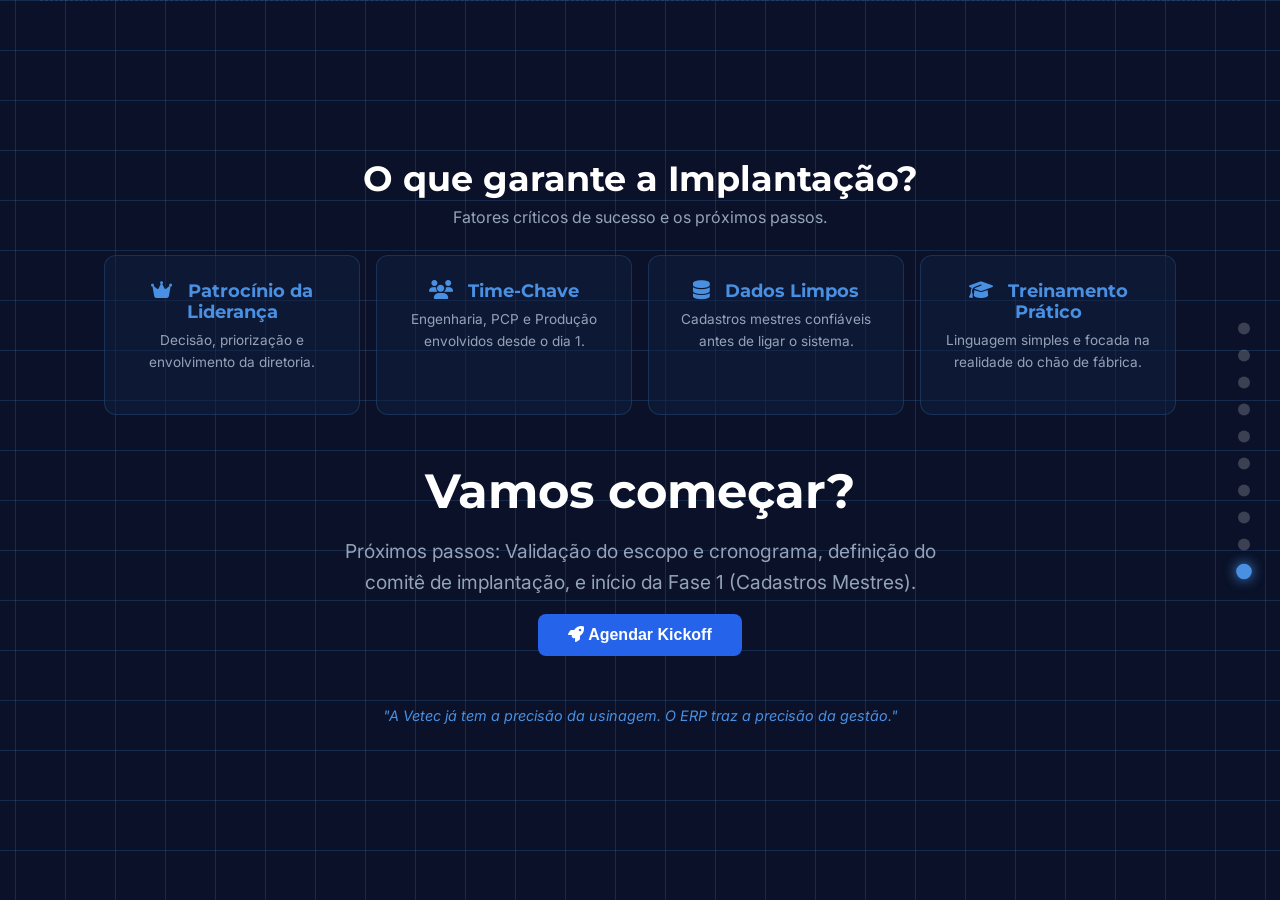
==== slide-10.html @ e50c7567 "Primeira versão da apresentação" ====
<!DOCTYPE html>
<html lang="pt-BR">
<head>
    <meta charset="UTF-8">
    <meta name="viewport" content="width=device-width, initial-scale=1.0">
    <title>Próximos Passos | ERP</title>
    <link rel="stylesheet" href="style.css">
</head>
<body>
    <nav class="side-nav">
        <a href="index.html" class="nav-dot" data-label="Capa"></a>
        <a href="slide-2.html" class="nav-dot" data-label="A Força da Vetec"></a>
        <a href="slide-3.html" class="nav-dot" data-label="Diagnóstico"></a>
        <a href="slide-4.html" class="nav-dot" data-label="Solução"></a>
        <a href="slide-5.html" class="nav-dot" data-label="Caso de Uso"></a>
        <a href="slide-6.html" class="nav-dot" data-label="Roadmap"></a>
        <a href="slide-7.html" class="nav-dot" data-label="ROI"></a>
        <a href="slide-8.html" class="nav-dot" data-label="Investimento"></a>
        <a href="slide-9.html" class="nav-dot" data-label="Simulador"></a>
        <a href="slide-10.html" class="nav-dot active" data-label="Próximos Passos"></a>
    </nav>

    <section class="container final-slide">
        <div class="hidden">
            <h2 class="title-section" style="border-left: none; padding-left: 0; text-align: center;">O que garante a Implantação?</h2>
            <p class="subtitle" style="padding-left: 0; text-align: center;">Fatores críticos de sucesso e os próximos passos.</p>
            
            <div class="grid-cards" style="margin-bottom: 3rem;">
                <div class="card" style="text-align: center; padding: 1.5rem;">
                    <h3><i class="fa-solid fa-crown"></i> Patrocínio da Liderança</h3>
                    <p>Decisão, priorização e envolvimento da diretoria.</p>
                </div>
                <div class="card" style="text-align: center; padding: 1.5rem;">
                    <h3><i class="fa-solid fa-users"></i> Time-Chave</h3>
                    <p>Engenharia, PCP e Produção envolvidos desde o dia 1.</p>
                </div>
                <div class="card" style="text-align: center; padding: 1.5rem;">
                    <h3><i class="fa-solid fa-database"></i> Dados Limpos</h3>
                    <p>Cadastros mestres confiáveis antes de ligar o sistema.</p>
                </div>
                <div class="card" style="text-align: center; padding: 1.5rem;">
                    <h3><i class="fa-solid fa-graduation-cap"></i> Treinamento Prático</h3>
                    <p>Linguagem simples e focada na realidade do chão de fábrica.</p>
                </div>
            </div>

            <h2 style="font-size: clamp(2rem, 4vw, 3rem); color: #fff; margin-bottom: 1rem;">Vamos começar?</h2>
            <p style="color: var(--text-muted); font-size: 1.2rem; max-width: 600px; margin: 0 auto;">
                Próximos passos: Validação do escopo e cronograma, definição do comitê de implantação, e início da Fase 1 (Cadastros Mestres).
            </p>
            <button class="btn-primary" onclick="alert('Entre em contato para agendar o Kickoff do projeto!')"><i class="fa-solid fa-rocket"></i> Agendar Kickoff</button>
            <p style="margin-top: 3rem; font-size: 0.9rem; color: var(--accent-blue); font-style: italic;">
                "A Vetec já tem a precisão da usinagem. O ERP traz a precisão da gestão."
            </p>
        </div>
    </section>
    <script src="script.js"></script>
</body>
</html>
---- style.css ----
@import url('https://fonts.googleapis.com/css2?family=Inter:wght@300;400;600&family=Montserrat:wght@600;700;800&family=JetBrains+Mono:wght@400;500&display=swap');
@import url('https://cdnjs.cloudflare.com/ajax/libs/font-awesome/6.5.1/css/all.min.css');

:root {
    --bg-dark: #0A1128;         
    --bg-card: #112240;         
    --primary-blue: #2563EB;    
    --accent-blue: #4A90E2;     
    --text-light: #E2E8F0;      
    --text-muted: #94A3B8;      
    --border-color: rgba(74, 144, 226, 0.2);
    --success-green: #10B981;   
    --danger-red: #EF4444;
}

* { margin: 0; padding: 0; box-sizing: border-box; }

body {
    font-family: 'Inter', sans-serif;
    background-color: var(--bg-dark);
    color: var(--text-light);
    overflow-x: hidden;
    line-height: 1.6;
    background-image: 
        linear-gradient(var(--border-color) 1px, transparent 1px),
        linear-gradient(90deg, var(--border-color) 1px, transparent 1px);
    background-size: 50px 50px;
    background-position: center top;
}

h1, h2, h3, h4 { font-family: 'Montserrat', sans-serif; line-height: 1.2; }
.container { max-width: 1200px; margin: 0 auto; padding: 0 5%; }

/* Layout de Seção Padrão */
section {
    min-height: 100vh; 
    display: flex; 
    flex-direction: column;
    justify-content: center; 
    padding: 40px 0; 
    position: relative;
}

/* Ícones nos Títulos */
.title-section i, .card h3 i, .pricing-card h4 i {
    color: var(--accent-blue);
    margin-right: 10px;
}
.card h3 i { font-size: 1.2rem; }

/* NAVEGAÇÃO LATERAL */
.side-nav {
    position: fixed; right: 30px; top: 50%; transform: translateY(-50%);
    display: flex; flex-direction: column; gap: 15px; z-index: 1000;
}
.nav-dot {
    width: 12px; height: 12px; border-radius: 50%;
    background: rgba(255, 255, 255, 0.2); cursor: pointer;
    transition: all 0.3s ease; position: relative; text-decoration: none;
}
.nav-dot:hover, .nav-dot.active {
    background: var(--accent-blue); transform: scale(1.3);
    box-shadow: 0 0 10px var(--accent-blue);
}
.nav-dot::after {
    content: attr(data-label); position: absolute; right: 25px; top: 50%;
    transform: translateY(-50%); background: var(--bg-card); color: #fff;
    padding: 5px 10px; border-radius: 4px; font-size: 0.8rem;
    white-space: nowrap; opacity: 0; pointer-events: none;
    transition: opacity 0.3s ease; border: 1px solid var(--border-color);
}
.nav-dot:hover::after { opacity: 1; }

/* Animação de Entrada */
.hidden { opacity: 0; transform: translateY(40px); transition: all 0.8s ease; }
.visible { opacity: 1; transform: translateY(0); }

/* TÍTULOS */
.title-section {
    font-size: clamp(2rem, 3vw, 2.5rem); color: #fff;
    margin-bottom: 1rem; border-left: 5px solid var(--primary-blue);
    padding-left: 20px;
}
.subtitle {
    color: var(--text-muted); font-size: 1.1rem;
    margin-bottom: 2rem; padding-left: 25px;
}

/* CARDS GERAIS */
.grid-cards {
    display: grid; grid-template-columns: repeat(auto-fit, minmax(250px, 1fr));
    gap: 1.5rem;
}
.card {
    background: var(--bg-card); border: 1px solid var(--border-color);
    border-radius: 12px; padding: 2rem; transition: all 0.3s ease;
}
.card:hover {
    transform: translateY(-5px); border-color: var(--primary-blue);
    box-shadow: 0 10px 30px rgba(37, 99, 235, 0.15);
}
.card h3 { color: var(--accent-blue); font-size: 1.3rem; margin-bottom: 1rem; }
.card p { color: var(--text-muted); font-size: 0.95rem; }

/* CAPA */
.hero { text-align: center; align-items: center; }
.hero-tag {
    display: inline-block; background: rgba(37, 99, 235, 0.1);
    border: 1px solid var(--primary-blue); color: var(--accent-blue);
    padding: 8px 16px; border-radius: 50px; font-size: 0.9rem;
    font-weight: 600; letter-spacing: 2px; text-transform: uppercase; margin-bottom: 2rem;
}
.hero h1 {
    font-size: clamp(2.5rem, 5vw, 4rem); font-weight: 800; margin-bottom: 1.5rem;
    background: linear-gradient(to right, #fff, var(--accent-blue));
    -webkit-background-clip: text; -webkit-text-fill-color: transparent;
}
.hero p { font-size: clamp(1.1rem, 2vw, 1.3rem); color: var(--text-muted); max-width: 800px; margin-bottom: 3rem; }

/* LISTAS E TIMELINE */
.list-features { list-style: none; margin-top: 1.5rem; }
.list-features li {
    position: relative; padding-left: 30px; margin-bottom: 1.2rem;
    font-size: 1.05rem; color: var(--text-light);
}
.list-features li::before {
    content: '\f105'; font-family: "Font Awesome 6 Free"; font-weight: 900; position: absolute; left: 0; color: var(--accent-blue);
}
.timeline { display: flex; flex-direction: column; gap: 1.5rem; margin-top: 2rem; position: relative; }
.timeline::before { content: ''; position: absolute; left: 20px; top: 0; bottom: 0; width: 2px; background: var(--border-color); }
.timeline-item { position: relative; padding-left: 60px; }
.timeline-dot {
    position: absolute; left: 11px; top: 5px; width: 20px; height: 20px;
    border-radius: 50%; background: var(--bg-dark); border: 3px solid var(--primary-blue);
    transition: all 0.3s ease;
}
.timeline-item:hover .timeline-dot { background: var(--primary-blue); box-shadow: 0 0 15px var(--primary-blue); }
.timeline-content h3 { font-size: 1.2rem; color: #fff; margin-bottom: 0.3rem; }
.timeline-content p { color: var(--text-muted); font-size: 0.95rem; }

/* ROI */
.roi-container {
    display: grid; grid-template-columns: 1fr 1fr; gap: 2rem; align-items: center;
    background: linear-gradient(135deg, rgba(16, 185, 129, 0.05), transparent);
    border: 1px solid rgba(16, 185, 129, 0.3); border-radius: 16px; padding: 2rem;
}
.roi-box h3 { color: #fff; font-size: 1.4rem; margin-bottom: 1rem; }
.roi-box ul { list-style: none; }
.roi-box ul li { color: var(--text-light); margin-bottom: 0.8rem; padding-left: 25px; position: relative; font-size: 0.95rem; }
.roi-box ul li::before { content: '\f00c'; font-family: "Font Awesome 6 Free"; font-weight: 900; position: absolute; left: 0; color: var(--success-green); }
.roi-highlight {
    text-align: center; background: rgba(16, 185, 129, 0.1);
    border: 2px solid var(--success-green); border-radius: 12px; padding: 1.5rem;
}
.roi-highlight p { color: var(--text-light); font-size: 1.1rem; margin-bottom: 0.5rem; }
.roi-highlight .big-number { font-family: 'Montserrat', sans-serif; font-size: 3.5rem; font-weight: 800; color: var(--success-green); line-height: 1; }
.roi-highlight .big-text { font-size: 1.3rem; font-weight: 600; color: #fff; }

/* PRECIFICAÇÃO */
.pricing-container { 
    display: grid; 
    grid-template-columns: repeat(4, 1fr); 
    gap: 1rem; 
    margin-top: 1rem; 
}
.pricing-card {
    background: rgba(17, 34, 64, 0.7); border: 1px solid var(--border-color);
    border-radius: 12px; padding: 1.5rem 1rem; text-align: center; transition: all 0.3s ease;
}
.pricing-card:hover { border-color: var(--accent-blue); transform: translateY(-5px); background: rgba(17, 34, 64, 0.9); }
.pricing-card h4 { color: var(--text-light); font-size: 1.1rem; margin-bottom: 0.5rem; }
.pricing-card .price { font-size: 1.6rem; font-weight: 700; color: var(--accent-blue); margin-bottom: 0.8rem; font-family: 'Montserrat', sans-serif; }
.pricing-card ul { list-style: none; text-align: left; font-size: 0.85rem; color: var(--text-muted); }
.pricing-card ul li { margin-bottom: 6px; padding-left: 20px; position: relative; }
.pricing-card ul li::before { content: '\f00c'; font-family: "Font Awesome 6 Free"; font-weight: 900; position: absolute; left: 0; color: var(--primary-blue); }

.total-box {
    margin-top: 1.5rem; 
    background: linear-gradient(135deg, rgba(37, 99, 235, 0.2), transparent);
    border: 1px solid var(--primary-blue); border-radius: 12px; padding: 1.5rem; 
    display: flex; justify-content: space-between; align-items: center; flex-wrap: wrap; gap: 20px;
}
.total-box h3 { font-size: 1.3rem; color: #fff; margin: 0; }
.total-box .final-price { font-size: 2.5rem; font-weight: 800; color: var(--accent-blue); font-family: 'Montserrat', sans-serif; }

/* SIMULADOR */
.simulador-section { background-color: #060810; }
.sim-header { display: flex; flex-direction: column; align-items: center; text-align: center; margin-bottom: 1.5rem; }
.sim-toggle {
    display: inline-flex; background: var(--bg-card); border: 1px solid var(--border-color);
    border-radius: 50px; padding: 5px; margin-top: 1rem; position: relative; z-index: 10;
}
.sim-btn {
    padding: 10px 24px; border-radius: 50px; font-family: 'Inter', sans-serif;
    font-size: 0.9rem; font-weight: 600; cursor: pointer; border: none;
    background: transparent; color: var(--text-muted); transition: all 0.3s ease;
    display: flex; align-items: center; gap: 8px;
}
.sim-btn.active-chaos { background: var(--danger-red); color: #fff; box-shadow: 0 0 15px rgba(239, 68, 68, 0.4); }
.sim-btn.active-erp { background: var(--primary-blue); color: #fff; box-shadow: 0 0 15px rgba(37, 99, 235, 0.4); }
.canvas-container {
    position: relative; width: 100%; height: 480px;
    background: #0B1120; border: 1px solid var(--border-color);
    border-radius: 16px; overflow: hidden; cursor: pointer;
    box-shadow: inset 0 0 50px rgba(0,0,0,0.5);
}
canvas { display: block; width: 100%; height: 100%; }
.canvas-hud {
    position: absolute; top: 20px; left: 20px; background: rgba(10, 17, 40, 0.8);
    backdrop-filter: blur(10px); border: 1px solid var(--border-color);
    padding: 8px 16px; border-radius: 50px; font-family: 'JetBrains Mono', monospace;
    font-size: 0.8rem; color: #fff; display: flex; align-items: center; gap: 10px; pointer-events: none;
}
.dot-indicator { width: 8px; height: 8px; border-radius: 50%; }
.dot-danger { background: var(--danger-red); box-shadow: 0 0 8px var(--danger-red); animation: pulse 1s infinite; }
.dot-success { background: var(--success-green); box-shadow: 0 0 8px var(--success-green); }
@keyframes pulse { 0% { transform: scale(1); opacity: 1; } 50% { transform: scale(1.5); opacity: 0.5; } 100% { transform: scale(1); opacity: 1; } }

/* =========================================
   FINAL (AJUSTADO PARA CABER 100% NA TELA)
   ========================================= */
.final-slide { 
    text-align: center; 
    background: transparent; 
    border-top: 1px dashed rgba(74, 144, 226, 0.2); 
    justify-content: center;
}

.final-slide h2.title-section { 
    font-size: 2.2rem; 
    margin-bottom: 5px; 
    border: none; 
    padding: 0;
}

.final-slide p.subtitle { 
    margin-bottom: 1.5rem; 
    font-size: 1rem; 
    padding: 0;
}

.final-slide .grid-cards { 
    margin-bottom: 1.5rem; 
    gap: 1rem; 
}

.final-slide .card { 
    padding: 1.2rem; 
    background: rgba(17, 34, 64, 0.5); /* Fundo um pouco mais transparente */
}

.final-slide .card h3 { 
    font-size: 1.1rem; 
    margin-bottom: 0.5rem; 
}

.final-slide .card p { 
    font-size: 0.85rem; 
}

.final-slide h2 { 
    font-size: 2rem; 
    margin-bottom: 0.5rem; 
}

.final-slide p { 
    margin-bottom: 1rem; 
    font-size: 1rem; 
}

.btn-primary {
    display: inline-block; background: var(--primary-blue); color: #fff;
    padding: 12px 30px; border-radius: 8px; text-decoration: none;
    font-weight: 600; font-size: 1rem; margin-top: 1rem;
    transition: all 0.3s ease; border: none; cursor: pointer;
}
.btn-primary:hover { background: var(--accent-blue); transform: scale(1.05); }

.final-slide .quote-text {
    margin-top: 1.5rem; 
    font-size: 0.85rem; 
    color: var(--accent-blue); 
    font-style: italic;
}

/* RESPONSIVIDADE */
@media (max-width: 1024px) {
    .pricing-container { grid-template-columns: repeat(2, 1fr); }
}

@media (max-width: 768px) {
    .side-nav { display: none; }
    section { padding: 30px 0; }
    .roi-container { grid-template-columns: 1fr; padding: 1.5rem; }
    .pricing-container { grid-template-columns: 1fr; }
    .total-box { flex-direction: column; text-align: center; }
    .canvas-container { height: 400px; }
    .total-box .final-price { font-size: 2rem; }
}
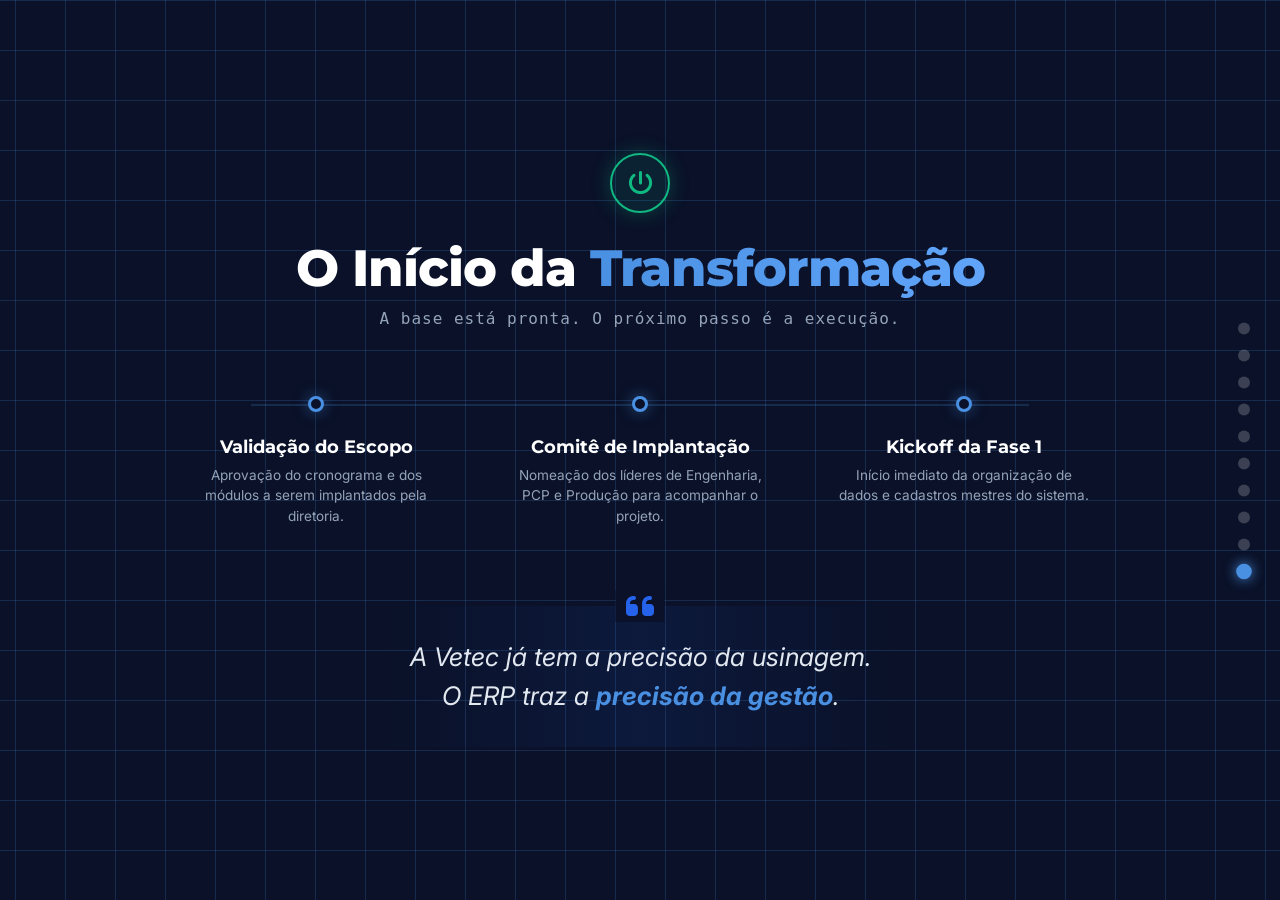
==== commit 39377678: "feat: Update slide 10 with closing section, including new content and styles for next steps" ====
--- a/slide-10.html
+++ b/slide-10.html
@@ -20,40 +20,48 @@
         <a href="slide-10.html" class="nav-dot active" data-label="Próximos Passos"></a>
     </nav>
 
-    <section class="container final-slide">
-        <div class="hidden">
-            <h2 class="title-section" style="border-left: none; padding-left: 0; text-align: center;">O que garante a Implantação?</h2>
-            <p class="subtitle" style="padding-left: 0; text-align: center;">Fatores críticos de sucesso e os próximos passos.</p>
+    <section class="container hidden closing-section">
+        
+        <!-- Ícone Central de Conclusão -->
+        <div class="closing-badge">
+            <i class="fa-solid fa-power-off"></i>
+        </div>
+
+        <!-- Título Principal -->
+        <h2 class="closing-title">O Início da <span class="text-gradient">Transformação</span></h2>
+        <p class="closing-subtitle">A base está pronta. O próximo passo é a execução.</p>
+
+        <!-- Linha de Próximos Passos (Horizontal) -->
+        <div class="closing-steps">
             
-            <div class="grid-cards" style="margin-bottom: 3rem;">
-                <div class="card" style="text-align: center; padding: 1.5rem;">
-                    <h3><i class="fa-solid fa-crown"></i> Patrocínio da Liderança</h3>
-                    <p>Decisão, priorização e envolvimento da diretoria.</p>
-                </div>
-                <div class="card" style="text-align: center; padding: 1.5rem;">
-                    <h3><i class="fa-solid fa-users"></i> Time-Chave</h3>
-                    <p>Engenharia, PCP e Produção envolvidos desde o dia 1.</p>
-                </div>
-                <div class="card" style="text-align: center; padding: 1.5rem;">
-                    <h3><i class="fa-solid fa-database"></i> Dados Limpos</h3>
-                    <p>Cadastros mestres confiáveis antes de ligar o sistema.</p>
-                </div>
-                <div class="card" style="text-align: center; padding: 1.5rem;">
-                    <h3><i class="fa-solid fa-graduation-cap"></i> Treinamento Prático</h3>
-                    <p>Linguagem simples e focada na realidade do chão de fábrica.</p>
-                </div>
+            <div class="closing-step">
+                <div class="step-dot"></div>
+                <h4>Validação do Escopo</h4>
+                <p>Aprovação do cronograma e dos módulos a serem implantados pela diretoria.</p>
             </div>
 
-            <h2 style="font-size: clamp(2rem, 4vw, 3rem); color: #fff; margin-bottom: 1rem;">Vamos começar?</h2>
-            <p style="color: var(--text-muted); font-size: 1.2rem; max-width: 600px; margin: 0 auto;">
-                Próximos passos: Validação do escopo e cronograma, definição do comitê de implantação, e início da Fase 1 (Cadastros Mestres).
-            </p>
-            <button class="btn-primary" onclick="alert('Entre em contato para agendar o Kickoff do projeto!')"><i class="fa-solid fa-rocket"></i> Agendar Kickoff</button>
-            <p style="margin-top: 3rem; font-size: 0.9rem; color: var(--accent-blue); font-style: italic;">
-                "A Vetec já tem a precisão da usinagem. O ERP traz a precisão da gestão."
-            </p>
+            <div class="closing-step">
+                <div class="step-dot"></div>
+                <h4>Comitê de Implantação</h4>
+                <p>Nomeação dos líderes de Engenharia, PCP e Produção para acompanhar o projeto.</p>
+            </div>
+
+            <div class="closing-step">
+                <div class="step-dot"></div>
+                <h4>Kickoff da Fase 1</h4>
+                <p>Início imediato da organização de dados e cadastros mestres do sistema.</p>
+            </div>
+
         </div>
+
+        <!-- Frase Final de Impacto -->
+        <div class="closing-quote-large">
+            <i class="fa-solid fa-quote-left"></i>
+            <p>A Vetec já tem a precisão da usinagem.<br>O ERP traz a <strong>precisão da gestão</strong>.</p>
+        </div>
+
     </section>
+
     <script src="script.js"></script>
 </body>
 </html>
--- a/style.css
+++ b/style.css
@@ -19,7 +19,7 @@
     font-family: 'Inter', sans-serif;
     background-color: var(--bg-dark);
     color: var(--text-light);
-    overflow-x: hidden;
+    overflow: hidden;
     line-height: 1.6;
     background-image: 
         linear-gradient(var(--border-color) 1px, transparent 1px),
@@ -33,12 +33,14 @@
 
 /* Layout de Seção Padrão */
 section {
-    min-height: 100vh; 
+    height: 100vh; /* Mudou de min-height para height */
+    box-sizing: border-box; /* Garante que o padding não estoure a tela */
     display: flex; 
     flex-direction: column;
     justify-content: center; 
     padding: 40px 0; 
     position: relative;
+    overflow-y: auto; /* Permite rolagem APENAS dentro do slide se a tela for muito pequena */
 }
 
 /* Ícones nos Títulos */
@@ -296,4 +298,1798 @@
     .total-box { flex-direction: column; text-align: center; }
     .canvas-container { height: 400px; }
     .total-box .final-price { font-size: 2rem; }
+}
+
+/* =========================================
+   SLIDE 4: DIAGRAMA HUB (TEIA DE INTEGRAÇÃO)
+   ========================================= */
+.hub-section {
+    justify-content: center;
+    align-items: center;
+    display: flex;
+    flex-direction: column;
+}
+
+.hub-grid {
+    display: grid;
+    grid-template-columns: 1fr 1.2fr 1fr;
+    gap: 2rem;
+    width: 100%;
+    max-width: 1100px;
+    align-items: center;
+    position: relative;
+}
+
+/* Colunas Laterais */
+.hub-col {
+    display: flex;
+    flex-direction: column;
+    gap: 1.5rem;
+    position: relative;
+    z-index: 2;
+}
+
+/* Cartões dos Setores */
+.hub-node {
+    background: rgba(17, 34, 64, 0.7);
+    border: 1px solid var(--border-color);
+    border-radius: 12px;
+    padding: 1.2rem 1.5rem;
+    display: flex;
+    align-items: center;
+    gap: 1.2rem;
+    transition: all 0.4s ease;
+    backdrop-filter: blur(10px);
+    box-shadow: 0 4px 15px rgba(0,0,0,0.2);
+}
+
+.hub-node:hover {
+    transform: scale(1.05);
+    border-color: var(--accent-blue);
+    background: rgba(17, 34, 64, 0.95);
+    box-shadow: 0 10px 25px rgba(37, 99, 235, 0.2);
+}
+
+.hub-node i {
+    font-size: 1.8rem;
+    color: var(--accent-blue);
+    width: 40px;
+    text-align: center;
+}
+
+.hub-node h4 {
+    color: #fff;
+    font-size: 1.1rem;
+    margin-bottom: 0.2rem;
+}
+
+.hub-node span {
+    color: var(--text-muted);
+    font-size: 0.8rem;
+    font-family: 'JetBrains Mono', monospace;
+}
+
+/* Coluna Central e Núcleo ERP */
+.center-col {
+    align-items: center;
+    justify-content: center;
+    position: relative;
+}
+
+.hub-core {
+    background: radial-gradient(circle at 50% 0%, #1e3a8a, #0f172a);
+    border: 2px solid var(--primary-blue);
+    border-radius: 50%;
+    width: 240px;
+    height: 240px;
+    display: flex;
+    flex-direction: column;
+    align-items: center;
+    justify-content: center;
+    text-align: center;
+    position: relative;
+    z-index: 10;
+    box-shadow: 0 0 50px rgba(37, 99, 235, 0.3), inset 0 0 20px rgba(37, 99, 235, 0.5);
+}
+
+.hub-core i {
+    font-size: 3.5rem;
+    color: var(--accent-blue);
+    margin-bottom: 0.5rem;
+    filter: drop-shadow(0 0 10px rgba(96, 165, 250, 0.8));
+}
+
+.hub-core h3 {
+    color: #fff;
+    font-size: 1.5rem;
+    letter-spacing: 1px;
+}
+
+.hub-core p {
+    color: var(--accent-blue);
+    font-size: 0.8rem;
+    font-family: 'JetBrains Mono', monospace;
+    margin-top: 0.2rem;
+}
+
+/* Animação do Pulso do Núcleo */
+.core-pulse {
+    position: absolute;
+    top: 50%; left: 50%;
+    transform: translate(-50%, -50%);
+    width: 100%; height: 100%;
+    border-radius: 50%;
+    border: 2px solid var(--accent-blue);
+    animation: pulseCore 2s infinite cubic-bezier(0.4, 0, 0.2, 1);
+    pointer-events: none;
+}
+
+@keyframes pulseCore {
+    0% { width: 100%; height: 100%; opacity: 1; }
+    100% { width: 150%; height: 150%; opacity: 0; }
+}
+
+/* =========================================
+   LINHAS CONECTORAS (DADOS FLUINDO)
+   ========================================= */
+.connection-lines {
+    position: absolute;
+    top: 0; left: 0; width: 100%; height: 100%;
+    pointer-events: none;
+    z-index: 1;
+}
+
+.line {
+    position: absolute;
+    height: 2px;
+    background: rgba(74, 144, 226, 0.2);
+    width: 50%;
+    top: 50%;
+}
+
+/* Efeito de Dados Passando (Laser Azul) */
+.line::after {
+    content: '';
+    position: absolute;
+    height: 100%;
+    width: 30px;
+    background: linear-gradient(90deg, transparent, var(--accent-blue), transparent);
+    animation: dataFlow 2s infinite linear;
+}
+
+/* Posicionamento das linhas da esquerda */
+.line-left-1 { right: 50%; transform: translateY(-80px); }
+.line-left-2 { right: 50%; transform: translateY(0); }
+.line-left-3 { right: 50%; transform: translateY(80px); }
+
+/* Posicionamento das linhas da direita */
+.line-right-1 { left: 50%; transform: translateY(-80px); }
+.line-right-2 { left: 50%; transform: translateY(0); }
+.line-right-3 { left: 50%; transform: translateY(80px); }
+
+/* Direções das animações */
+.line-left-1::after, .line-left-2::after, .line-left-3::after {
+    animation-name: dataFlowLeft;
+}
+.line-right-1::after, .line-right-2::after, .line-right-3::after {
+    animation-name: dataFlowRight;
+}
+
+@keyframes dataFlowLeft {
+    0% { right: 0; opacity: 0; }
+    20% { opacity: 1; }
+    80% { opacity: 1; }
+    100% { right: 100%; opacity: 0; }
+}
+
+@keyframes dataFlowRight {
+    0% { left: 0; opacity: 0; }
+    20% { opacity: 1; }
+    80% { opacity: 1; }
+    100% { left: 100%; opacity: 0; }
+}
+
+/* Responsividade para telas menores */
+@media (max-width: 900px) {
+    .hub-grid {
+        grid-template-columns: 1fr;
+        gap: 3rem;
+    }
+    .connection-lines { display: none; } /* Esconde linhas no mobile */
+    .hub-core { width: 200px; height: 200px; }
+    .hub-node { transform: none !important; }
+}
+
+/* =========================================
+   SLIDE 7: DASHBOARD DE ROI
+   ========================================= */
+.roi-dashboard {
+    display: grid;
+    grid-template-columns: 1fr 1fr;
+    gap: 2rem;
+    width: 100%;
+    max-width: 1100px;
+    margin: 0 auto;
+}
+
+/* Lado Esquerdo (Benefícios) */
+.roi-benefits {
+    background: var(--bg-card);
+    border: 1px solid var(--border-color);
+    border-radius: 12px;
+    padding: 2.5rem;
+}
+
+.roi-benefits h3 {
+    color: #fff;
+    font-size: 1.4rem;
+    margin-bottom: 0.5rem;
+}
+.roi-benefits h3 i { color: var(--accent-blue); margin-right: 10px; }
+
+.benefit-item {
+    display: flex;
+    gap: 1rem;
+    margin-bottom: 1.5rem;
+}
+
+.benefit-icon {
+    width: 45px;
+    height: 45px;
+    background: rgba(37, 99, 235, 0.1);
+    border: 1px solid var(--primary-blue);
+    border-radius: 8px;
+    display: flex;
+    align-items: center;
+    justify-content: center;
+    color: var(--accent-blue);
+    font-size: 1.2rem;
+    flex-shrink: 0;
+}
+
+.benefit-item h4 {
+    color: var(--text-light);
+    font-size: 1rem;
+    margin-bottom: 0.2rem;
+}
+
+.benefit-item p {
+    color: var(--text-muted);
+    font-size: 0.85rem;
+    line-height: 1.4;
+}
+
+/* Lado Direito (Placar) */
+.roi-scoreboard {
+    background: linear-gradient(180deg, #0B1120 0%, #060810 100%);
+    border: 2px solid var(--success-green);
+    border-radius: 12px;
+    padding: 2.5rem;
+    display: flex;
+    flex-direction: column;
+    position: relative;
+    box-shadow: 0 0 40px rgba(16, 185, 129, 0.1);
+}
+
+.scoreboard-header {
+    display: flex;
+    justify-content: space-between;
+    align-items: center;
+    color: var(--text-muted);
+    font-family: 'JetBrains Mono', monospace;
+    font-size: 0.8rem;
+    letter-spacing: 1px;
+    margin-bottom: 1.5rem;
+}
+.scoreboard-header i { color: var(--success-green); font-size: 1.2rem; }
+
+.metric-highlight {
+    text-align: center;
+    margin-bottom: 2rem;
+    padding-bottom: 1.5rem;
+    border-bottom: 1px dashed rgba(255,255,255,0.1);
+}
+
+.metric-label {
+    font-size: 0.85rem;
+    color: var(--text-muted);
+    text-transform: uppercase;
+    letter-spacing: 1px;
+}
+
+.metric-value {
+    font-family: 'Montserrat', sans-serif;
+    font-size: 3.5rem;
+    font-weight: 800;
+    color: var(--success-green);
+    line-height: 1.1;
+    text-shadow: 0 0 20px rgba(16, 185, 129, 0.4);
+}
+
+.metric-sub {
+    font-size: 0.9rem;
+    color: var(--text-muted);
+    font-family: 'JetBrains Mono', monospace;
+}
+
+/* Gráfico de Barras CSS */
+.roi-bars-container {
+    margin-bottom: 2rem;
+}
+
+.bar-group {
+    margin-bottom: 1rem;
+}
+
+.bar-label {
+    display: block;
+    font-size: 0.8rem;
+    color: var(--text-muted);
+    margin-bottom: 0.4rem;
+    font-family: 'JetBrains Mono', monospace;
+}
+
+.bar-track {
+    width: 100%;
+    height: 12px;
+    background: rgba(255, 255, 255, 0.05);
+    border-radius: 6px;
+    overflow: hidden;
+}
+
+.bar-fill {
+    height: 100%;
+    border-radius: 6px;
+    transition: width 1s ease-in-out;
+}
+
+.bar-investment {
+    background: var(--accent-blue);
+}
+
+.bar-return {
+    background: var(--success-green);
+    box-shadow: 0 0 15px rgba(16, 185, 129, 0.5);
+}
+
+/* Payback */
+.payback-box {
+    display: flex;
+    justify-content: space-between;
+    align-items: center;
+    background: rgba(16, 185, 129, 0.1);
+    border: 1px solid rgba(16, 185, 129, 0.3);
+    border-radius: 8px;
+    padding: 1.2rem;
+    margin-bottom: 1.5rem;
+}
+
+.payback-value {
+    font-family: 'Montserrat', sans-serif;
+    font-size: 2rem;
+    font-weight: 800;
+    color: #fff;
+    line-height: 1;
+}
+
+.payback-icon {
+    font-size: 2.5rem;
+    color: var(--success-green);
+    opacity: 0.8;
+}
+
+/* Tag de Eficiência */
+.efficiency-tag {
+    text-align: center;
+    font-family: 'JetBrains Mono', monospace;
+    font-size: 0.85rem;
+    color: var(--accent-blue);
+    background: rgba(37, 99, 235, 0.1);
+    padding: 0.8rem;
+    border-radius: 6px;
+    border: 1px solid rgba(37, 99, 235, 0.3);
+}
+
+/* Responsividade */
+@media (max-width: 900px) {
+    .roi-dashboard {
+        grid-template-columns: 1fr;
+    }
+    .metric-value {
+        font-size: 2.8rem;
+    }
+}
+
+/* =========================================
+   SLIDE 5: TIMELINE HORIZONTAL (JORNADA DA OS)
+   ========================================= */
+.timeline-horizontal {
+    display: flex;
+    justify-content: space-between;
+    align-items: flex-start;
+    position: relative;
+    width: 100%;
+    max-width: 1100px;
+    margin: 2rem auto 0;
+    padding-top: 40px;
+}
+
+/* Linha de fundo conectando os passos */
+.timeline-horizontal::before {
+    content: '';
+    position: absolute;
+    top: 80px; /* Alinhado com o centro dos ícones */
+    left: 5%;
+    right: 5%;
+    height: 2px;
+    background: rgba(74, 144, 226, 0.2);
+    z-index: 1;
+}
+
+/* Efeito de dado passando na linha */
+.timeline-horizontal::after {
+    content: '';
+    position: absolute;
+    top: 80px;
+    left: 5%;
+    height: 2px;
+    width: 20%;
+    background: linear-gradient(90deg, transparent, var(--accent-blue), transparent);
+    z-index: 1;
+    animation: timelineFlow 3s infinite linear;
+}
+
+@keyframes timelineFlow {
+    0% { left: 5%; opacity: 0; }
+    20% { opacity: 1; }
+    80% { opacity: 1; }
+    100% { left: 85%; opacity: 0; }
+}
+
+/* Cada Passo da Timeline */
+.timeline-step {
+    flex: 1;
+    display: flex;
+    flex-direction: column;
+    align-items: center;
+    text-align: center;
+    position: relative;
+    z-index: 2;
+    padding: 0 1rem;
+    transition: transform 0.3s ease;
+}
+
+.timeline-step:hover {
+    transform: translateY(-5px);
+}
+
+/* O Ícone no centro (Substitui o antigo Cartão) */
+.step-icon {
+    width: 80px;
+    height: 80px;
+    background: var(--bg-card);
+    border: 2px solid var(--primary-blue);
+    border-radius: 50%;
+    display: flex;
+    align-items: center;
+    justify-content: center;
+    font-size: 2rem;
+    color: var(--accent-blue);
+    margin-bottom: 1.5rem;
+    box-shadow: 0 0 20px rgba(37, 99, 235, 0.2);
+    transition: all 0.3s ease;
+    position: relative;
+}
+
+/* Efeito de pulso ao passar o mouse no ícone */
+.timeline-step:hover .step-icon {
+    background: var(--primary-blue);
+    color: #fff;
+    box-shadow: 0 0 30px rgba(37, 99, 235, 0.6);
+}
+
+/* Conteúdo de Texto abaixo do ícone */
+.step-content {
+    background: rgba(17, 34, 64, 0.4);
+    border: 1px solid var(--border-color);
+    border-radius: 12px;
+    padding: 1.5rem;
+    backdrop-filter: blur(5px);
+    min-height: 200px; /* Mantém todos os cartões com a mesma altura */
+    transition: all 0.3s ease;
+}
+
+.timeline-step:hover .step-content {
+    background: rgba(17, 34, 64, 0.8);
+    border-color: var(--accent-blue);
+}
+
+/* Número pequeno de indicação */
+.step-number {
+    display: inline-block;
+    font-family: 'JetBrains Mono', monospace;
+    font-size: 0.75rem;
+    color: var(--accent-blue);
+    margin-bottom: 0.5rem;
+    letter-spacing: 1px;
+}
+
+.step-content h3 {
+    color: #fff;
+    font-size: 1.1rem;
+    margin-bottom: 0.8rem;
+    line-height: 1.3;
+}
+
+.step-content p {
+    color: var(--text-muted);
+    font-size: 0.85rem;
+    line-height: 1.5;
+}
+
+.step-content strong {
+    color: var(--text-light);
+    font-weight: 600;
+}
+
+/* Responsividade para telas menores (Vira uma timeline vertical) */
+@media (max-width: 900px) {
+    .timeline-horizontal {
+        flex-direction: column;
+        padding-top: 0;
+        gap: 2rem;
+    }
+    .timeline-horizontal::before,
+    .timeline-horizontal::after {
+        display: none; /* Esconde a linha horizontal */
+    }
+    .timeline-step {
+        flex-direction: row;
+        text-align: left;
+        gap: 1.5rem;
+    }
+    .step-icon {
+        margin-bottom: 0;
+        flex-shrink: 0;
+        width: 60px;
+        height: 60px;
+        font-size: 1.5rem;
+    }
+    .step-content {
+        min-height: auto;
+        flex: 1;
+    }
+}
+
+/* =========================================
+   SLIDE 2: LAYOUT DIVIDIDO (A FORÇA DA VETEC)
+   ========================================= */
+.split-layout {
+    display: flex;
+    align-items: center;
+    justify-content: space-between;
+    gap: 4rem;
+    max-width: 1200px;
+    width: 100%;
+    margin: 0 auto;
+}
+
+.split-left {
+    flex: 1;
+}
+
+.split-left .highlight-box {
+    background: rgba(37, 99, 235, 0.05);
+    border-left: 4px solid var(--primary-blue);
+    padding: 1.5rem;
+    border-radius: 0 12px 12px 0;
+    margin-top: 2rem;
+    position: relative;
+}
+
+.split-left .highlight-box i {
+    position: absolute;
+    top: -10px; left: 15px;
+    color: var(--primary-blue);
+    font-size: 1.5rem;
+    background: var(--bg-dark);
+    padding: 0 5px;
+}
+
+.split-left .highlight-box p {
+    color: var(--text-light);
+    font-style: italic;
+    font-size: 1.05rem;
+    margin: 0;
+}
+
+.split-right {
+    flex: 1;
+    display: flex;
+    flex-direction: column;
+    gap: 1.5rem;
+}
+
+.strength-item {
+    display: flex;
+    gap: 1.5rem;
+    background: var(--bg-card);
+    border: 1px solid var(--border-color);
+    padding: 1.5rem;
+    border-radius: 12px;
+    transition: transform 0.3s ease, border-color 0.3s ease;
+}
+
+.strength-item:hover {
+    transform: translateX(10px);
+    border-color: var(--accent-blue);
+}
+
+.strength-icon {
+    width: 50px;
+    height: 50px;
+    background: rgba(74, 144, 226, 0.1);
+    border-radius: 10px;
+    display: flex;
+    align-items: center;
+    justify-content: center;
+    font-size: 1.5rem;
+    color: var(--accent-blue);
+    flex-shrink: 0;
+}
+
+.strength-content h3 {
+    color: #fff;
+    font-size: 1.2rem;
+    margin-bottom: 0.4rem;
+}
+
+.strength-content p {
+    color: var(--text-muted);
+    font-size: 0.9rem;
+    line-height: 1.5;
+    margin: 0;
+}
+
+/* =========================================
+   SLIDE 3: GRADE DE PROBLEMAS (O CUSTO INVISÍVEL)
+   ========================================= */
+.problem-section {
+    background: radial-gradient(circle at center, rgba(239, 68, 68, 0.05) 0%, transparent 70%);
+}
+
+.problem-grid {
+    display: grid;
+    grid-template-columns: repeat(3, 1fr);
+    gap: 2rem;
+    width: 100%;
+    max-width: 1100px;
+    margin: 0 auto;
+}
+
+.problem-card {
+    background: rgba(17, 34, 64, 0.8);
+    border: 1px solid rgba(239, 68, 68, 0.3); /* Borda vermelha sutil */
+    border-top: 4px solid var(--danger-red); /* Destaque no topo */
+    border-radius: 8px;
+    padding: 2rem;
+    position: relative;
+    transition: all 0.3s ease;
+    box-shadow: 0 10px 30px rgba(0,0,0,0.3);
+}
+
+.problem-card:hover {
+    transform: translateY(-5px);
+    border-color: var(--danger-red);
+    box-shadow: 0 15px 40px rgba(239, 68, 68, 0.15);
+}
+
+.problem-header {
+    display: flex;
+    align-items: center;
+    gap: 1rem;
+    margin-bottom: 1rem;
+}
+
+.problem-header i {
+    font-size: 2rem;
+    color: var(--danger-red);
+}
+
+.problem-header h3 {
+    color: #fff;
+    font-size: 1.2rem;
+    margin: 0;
+}
+
+.problem-card p {
+    color: var(--text-muted);
+    font-size: 0.95rem;
+    margin-bottom: 1.5rem;
+    line-height: 1.5;
+}
+
+.problem-impact {
+    background: rgba(239, 68, 68, 0.1);
+    padding: 1rem;
+    border-radius: 6px;
+    font-family: 'JetBrains Mono', monospace;
+    font-size: 0.8rem;
+    color: #fca5a5;
+    display: flex;
+    align-items: center;
+    gap: 0.5rem;
+    margin-top: auto; /* Empurra para o fundo */
+}
+
+.problem-quote {
+    text-align: center;
+    margin-top: 4rem;
+}
+
+.problem-quote p {
+    font-size: 1.4rem;
+    font-weight: 600;
+    color: #fff;
+    font-style: italic;
+    border-bottom: 2px solid var(--danger-red);
+    display: inline-block;
+    padding-bottom: 0.5rem;
+}
+
+/* Responsividade dos Slides 2 e 3 */
+@media (max-width: 900px) {
+    .split-layout {
+        flex-direction: column;
+        gap: 2rem;
+    }
+    .problem-grid {
+        grid-template-columns: 1fr;
+    }
+    .problem-quote p {
+        font-size: 1.1rem;
+    }
+}
+
+/* =========================================
+   SLIDE 2: STATEMENT & PILARES (A FORÇA DA VETEC)
+   ========================================= */
+.statement-section {
+    display: flex;
+    flex-direction: column;
+    justify-content: center;
+    align-items: center;
+    text-align: center;
+    max-width: 1100px;
+    margin: 0 auto;
+}
+
+.statement-header {
+    max-width: 800px;
+    margin-bottom: 4rem;
+}
+
+.statement-title {
+    font-size: clamp(2.5rem, 4vw, 3.5rem);
+    color: #fff;
+    line-height: 1.15;
+    font-weight: 800;
+    margin: 1.5rem 0;
+    letter-spacing: -1px;
+}
+
+.text-gradient {
+    background: linear-gradient(to right, var(--accent-blue), #60a5fa);
+    -webkit-background-clip: text;
+    -webkit-text-fill-color: transparent;
+}
+
+.statement-subtitle {
+    color: var(--text-muted);
+    font-size: 1.15rem;
+    line-height: 1.6;
+    max-width: 700px;
+    margin: 0 auto;
+}
+
+/* Grid de Pilares */
+.pillars-grid {
+    display: grid;
+    grid-template-columns: repeat(3, 1fr);
+    gap: 2rem;
+    width: 100%;
+}
+
+.pillar-card {
+    background: rgba(17, 34, 64, 0.3);
+    border: 1px solid var(--border-color);
+    border-radius: 16px;
+    padding: 3rem 2rem;
+    text-align: left;
+    position: relative;
+    transition: all 0.4s ease;
+    overflow: hidden;
+}
+
+/* Linha sutil no topo de cada cartão */
+.pillar-card::before {
+    content: '';
+    position: absolute;
+    top: 0; left: 0; width: 100%; height: 3px;
+    background: var(--border-color);
+    transition: background 0.4s ease;
+}
+
+.pillar-card:hover {
+    transform: translateY(-8px);
+    background: rgba(17, 34, 64, 0.8);
+    border-color: rgba(74, 144, 226, 0.4);
+    box-shadow: 0 15px 35px rgba(0,0,0,0.4);
+}
+
+.pillar-card:hover::before {
+    background: var(--accent-blue);
+}
+
+/* Número do Pilar (Fundo) */
+.pillar-number {
+    position: absolute;
+    top: 1rem;
+    right: 1.5rem;
+    font-family: 'Montserrat', sans-serif;
+    font-size: 3rem;
+    font-weight: 800;
+    color: rgba(255, 255, 255, 0.03);
+    line-height: 1;
+    pointer-events: none;
+}
+
+/* Ícone do Pilar */
+.pillar-icon {
+    width: 50px;
+    height: 50px;
+    background: rgba(74, 144, 226, 0.1);
+    border-radius: 12px;
+    display: flex;
+    align-items: center;
+    justify-content: center;
+    font-size: 1.5rem;
+    color: var(--accent-blue);
+    margin-bottom: 1.5rem;
+    transition: all 0.3s ease;
+}
+
+.pillar-card:hover .pillar-icon {
+    background: var(--accent-blue);
+    color: #fff;
+}
+
+.pillar-card h3 {
+    color: #fff;
+    font-size: 1.25rem;
+    margin-bottom: 1rem;
+}
+
+.pillar-card p {
+    color: var(--text-muted);
+    font-size: 0.95rem;
+    line-height: 1.6;
+}
+
+/* Responsividade */
+@media (max-width: 900px) {
+    .pillars-grid {
+        grid-template-columns: 1fr;
+        gap: 1.5rem;
+    }
+    .statement-header {
+        margin-bottom: 2rem;
+    }
+}
+
+/* =========================================
+   SLIDE 6: ROADMAP ESCALONADO (STAGGERED)
+   ========================================= */
+.staggered-roadmap {
+    display: grid;
+    grid-template-columns: repeat(4, 1fr);
+    gap: 1.5rem;
+    width: 100%;
+    max-width: 1100px;
+    margin: 0 auto;
+    align-items: start;
+    padding-bottom: 50px;
+}
+
+/* O Efeito Escalonado (Desce um pouco a cada bloco) */
+.phase-card:nth-child(1) { transform: translateY(0); }
+.phase-card:nth-child(2) { transform: translateY(30px); }
+.phase-card:nth-child(3) { transform: translateY(60px); }
+.phase-card:nth-child(4) { transform: translateY(90px); }
+
+.phase-card {
+    background: var(--bg-card);
+    border: 1px solid var(--border-color);
+    border-radius: 12px;
+    padding: 2rem 1.5rem;
+    position: relative;
+    transition: all 0.4s ease;
+    overflow: hidden;
+    box-shadow: 0 10px 30px rgba(0,0,0,0.2);
+}
+
+/* Efeito de ficha técnica (linha de topo) */
+.phase-card::before {
+    content: '';
+    position: absolute;
+    top: 0; left: 0; width: 100%; height: 3px;
+    background: var(--primary-blue);
+    transition: all 0.3s ease;
+}
+
+.phase-card:hover {
+    transform: translateY(-10px) !important; /* Sobrepõe o escalonamento no hover */
+    border-color: var(--accent-blue);
+    box-shadow: 0 15px 40px rgba(37, 99, 235, 0.2);
+}
+
+.phase-card:hover::before {
+    background: var(--success-green);
+}
+
+/* Número Gigante de Fundo */
+.phase-bg-number {
+    position: absolute;
+    bottom: -15px;
+    right: -5px;
+    font-family: 'Montserrat', sans-serif;
+    font-size: 7rem;
+    font-weight: 800;
+    color: rgba(255, 255, 255, 0.03);
+    line-height: 1;
+    pointer-events: none;
+    transition: all 0.3s ease;
+}
+
+.phase-card:hover .phase-bg-number {
+    color: rgba(74, 144, 226, 0.08);
+    transform: scale(1.1);
+}
+
+/* Conteúdo do Cartão */
+.phase-content {
+    position: relative;
+    z-index: 2;
+}
+
+.phase-time {
+    display: inline-block;
+    font-family: 'JetBrains Mono', monospace;
+    font-size: 0.75rem;
+    color: var(--accent-blue);
+    background: rgba(37, 99, 235, 0.1);
+    padding: 4px 10px;
+    border-radius: 4px;
+    margin-bottom: 1rem;
+    border: 1px solid rgba(37, 99, 235, 0.3);
+}
+
+.phase-content h3 {
+    color: #fff;
+    font-size: 1.2rem;
+    margin-bottom: 0.8rem;
+    line-height: 1.3;
+}
+
+.phase-content p {
+    color: var(--text-muted);
+    font-size: 0.85rem;
+    line-height: 1.6;
+}
+
+/* Linha de Conexão Lateral (Visual de avanço) */
+.phase-line {
+    position: absolute;
+    top: 50%;
+    right: -1.5rem;
+    width: 1.5rem;
+    height: 1px;
+    background: dashed rgba(74, 144, 226, 0.3);
+    z-index: 1;
+}
+
+.phase-card:last-child .phase-line {
+    display: none; /* Remove a linha do último cartão */
+}
+
+/* Responsividade */
+@media (max-width: 1024px) {
+    .staggered-roadmap {
+        grid-template-columns: repeat(2, 1fr);
+        gap: 2rem;
+    }
+    /* Reseta o escalonamento para telas menores */
+    .phase-card:nth-child(1), .phase-card:nth-child(2), 
+    .phase-card:nth-child(3), .phase-card:nth-child(4) { 
+        transform: translateY(0); 
+    }
+    .phase-line { display: none; }
+}
+
+@media (max-width: 768px) {
+    .staggered-roadmap {
+        grid-template-columns: 1fr;
+    }
+}
+
+/* =========================================
+   SLIDE 8: PRECIFICAÇÃO (MODULAR vs HERO)
+   ========================================= */
+.pricing-layout {
+    display: grid;
+    grid-template-columns: 1fr 1fr;
+    gap: 3rem;
+    width: 100%;
+    max-width: 1100px;
+    margin: 0 auto;
+    align-items: stretch;
+}
+
+/* Lado Esquerdo: Grid de Módulos (2x2) */
+.pricing-modules {
+    display: grid;
+    grid-template-columns: 1fr 1fr;
+    gap: 1rem;
+}
+
+.module-card {
+    background: rgba(17, 34, 64, 0.4);
+    border: 1px solid var(--border-color);
+    border-radius: 12px;
+    padding: 1.5rem;
+    transition: all 0.3s ease;
+    display: flex;
+    flex-direction: column;
+}
+
+.module-card:hover {
+    background: rgba(17, 34, 64, 0.8);
+    border-color: var(--accent-blue);
+    transform: translateY(-3px);
+}
+
+.module-header {
+    display: flex;
+    align-items: center;
+    gap: 10px;
+    margin-bottom: 1rem;
+}
+
+.module-header i {
+    color: var(--accent-blue);
+    font-size: 1.2rem;
+}
+
+.module-header h4 {
+    color: #fff;
+    font-size: 0.95rem;
+    margin: 0;
+}
+
+.module-price {
+    font-family: 'Montserrat', sans-serif;
+    font-size: 1.5rem;
+    font-weight: 700;
+    color: var(--text-light);
+    margin-bottom: 1rem;
+}
+
+.module-card ul {
+    list-style: none;
+    padding: 0;
+    margin: 0;
+}
+
+.module-card ul li {
+    color: var(--text-muted);
+    font-size: 0.75rem;
+    margin-bottom: 0.4rem;
+    padding-left: 15px;
+    position: relative;
+}
+
+.module-card ul li::before {
+    content: '•';
+    position: absolute;
+    left: 0;
+    color: var(--accent-blue);
+}
+
+/* Lado Direito: O Pacote Completo (Hero) */
+.pricing-hero {
+    background: linear-gradient(145deg, rgba(37, 99, 235, 0.15) 0%, rgba(10, 17, 40, 0.9) 100%);
+    border: 2px solid var(--primary-blue);
+    border-radius: 16px;
+    padding: 3rem 2rem;
+    position: relative;
+    display: flex;
+    flex-direction: column;
+    box-shadow: 0 0 40px rgba(37, 99, 235, 0.15);
+    overflow: hidden;
+    transition: transform 0.3s ease;
+}
+
+.pricing-hero:hover {
+    transform: scale(1.02);
+    box-shadow: 0 0 60px rgba(37, 99, 235, 0.25);
+}
+
+/* Selo "Recomendado" */
+.hero-badge {
+    position: absolute;
+    top: 0;
+    right: 0;
+    background: var(--success-green);
+    color: #fff;
+    font-family: 'JetBrains Mono', monospace;
+    font-size: 0.7rem;
+    font-weight: 700;
+    padding: 6px 20px;
+    border-bottom-left-radius: 12px;
+    letter-spacing: 1px;
+}
+
+.hero-content {
+    display: flex;
+    flex-direction: column;
+    height: 100%;
+    text-align: center;
+}
+
+.hero-icon {
+    font-size: 3rem;
+    color: var(--primary-blue);
+    margin-bottom: 1rem;
+    filter: drop-shadow(0 0 10px rgba(37, 99, 235, 0.5));
+}
+
+.pricing-hero h3 {
+    color: #fff;
+    font-size: 1.6rem;
+    margin-bottom: 0.5rem;
+}
+
+.pricing-hero p {
+    color: var(--text-muted);
+    font-size: 0.9rem;
+    margin-bottom: 1.5rem;
+}
+
+.hero-price-box {
+    background: rgba(0, 0, 0, 0.2);
+    border: 1px solid rgba(255, 255, 255, 0.1);
+    border-radius: 12px;
+    padding: 1.5rem;
+    margin-bottom: 1.5rem;
+}
+
+.price-label {
+    display: block;
+    font-size: 0.8rem;
+    color: var(--text-muted);
+    text-transform: uppercase;
+    letter-spacing: 1px;
+}
+
+.hero-price {
+    font-family: 'Montserrat', sans-serif;
+    font-size: 3.5rem;
+    font-weight: 800;
+    color: #fff;
+    line-height: 1.1;
+    margin: 0.5rem 0;
+    text-shadow: 0 0 20px rgba(255, 255, 255, 0.2);
+}
+
+.price-sub {
+    font-size: 0.75rem;
+    color: var(--success-green);
+    font-family: 'JetBrains Mono', monospace;
+}
+
+/* Lista de Vantagens do Pacote */
+.hero-features {
+    list-style: none;
+    text-align: left;
+    margin-bottom: 2rem;
+    flex-grow: 1;
+}
+
+.hero-features li {
+    color: var(--text-light);
+    font-size: 0.9rem;
+    margin-bottom: 0.8rem;
+    display: flex;
+    align-items: center;
+    gap: 10px;
+}
+
+.hero-features li i {
+    color: var(--success-green);
+    font-size: 1.1rem;
+}
+
+/* Rodapé do Cartão Hero */
+.hero-footer {
+    border-top: 1px dashed rgba(255, 255, 255, 0.2);
+    padding-top: 1rem;
+    font-size: 0.85rem;
+    color: var(--accent-blue);
+    font-weight: 600;
+}
+
+/* Responsividade */
+@media (max-width: 900px) {
+    .pricing-layout {
+        grid-template-columns: 1fr;
+        gap: 2rem;
+    }
+    .pricing-modules {
+        grid-template-columns: 1fr;
+    }
+}
+
+/* =========================================
+   SLIDE 9: PAINEL HMI (SIMULADOR)
+   ========================================= */
+.hmi-panel {
+    background: #0B1120;
+    border: 1px solid rgba(74, 144, 226, 0.3);
+    border-radius: 12px;
+    width: 100%;
+    max-width: 1100px;
+    margin: 0 auto;
+    box-shadow: 0 20px 50px rgba(0,0,0,0.5), inset 0 0 0 1px rgba(255,255,255,0.05);
+    display: flex;
+    flex-direction: column;
+    overflow: hidden;
+}
+
+/* Cabeçalho do Painel */
+.hmi-header {
+    background: rgba(17, 34, 64, 0.8);
+    padding: 12px 20px;
+    display: flex;
+    justify-content: space-between;
+    align-items: center;
+    border-bottom: 1px solid rgba(74, 144, 226, 0.2);
+    font-family: 'JetBrains Mono', monospace;
+    font-size: 0.75rem;
+    color: var(--text-muted);
+}
+
+.hmi-status {
+    display: flex;
+    align-items: center;
+    gap: 8px;
+    color: var(--success-green);
+    font-weight: 600;
+    letter-spacing: 1px;
+}
+
+.hmi-status .pulse-dot {
+    width: 8px; height: 8px;
+    background: var(--success-green);
+    border-radius: 50%;
+    box-shadow: 0 0 10px var(--success-green);
+    animation: pulse 1.5s infinite;
+}
+
+.hmi-status.danger { color: var(--danger-red); }
+.hmi-status.danger .pulse-dot {
+    background: var(--danger-red);
+    box-shadow: 0 0 10px var(--danger-red);
+}
+
+.hmi-title { color: var(--accent-blue); letter-spacing: 2px; }
+
+/* Container do Canvas */
+.hmi-canvas-container {
+    position: relative;
+    width: 100%;
+    height: 450px;
+    background: #060810;
+    cursor: pointer;
+    overflow: hidden;
+}
+
+canvas { display: block; width: 100%; height: 100%; }
+
+/* Cantos de moldura (Viewfinder) */
+.corner {
+    position: absolute;
+    width: 20px; height: 20px;
+    border: 2px solid var(--accent-blue);
+    opacity: 0.5;
+    pointer-events: none;
+    transition: opacity 0.3s ease;
+}
+.hmi-canvas-container:hover .corner { opacity: 1; }
+.corner-tl { top: 15px; left: 15px; border-right: none; border-bottom: none; }
+.corner-tr { top: 15px; right: 15px; border-left: none; border-bottom: none; }
+.corner-bl { bottom: 15px; left: 15px; border-right: none; border-top: none; }
+.corner-br { bottom: 15px; right: 15px; border-left: none; border-top: none; }
+
+.hmi-overlay-instruction {
+    position: absolute;
+    bottom: 15px; left: 50%;
+    transform: translateX(-50%);
+    background: rgba(10, 17, 40, 0.8);
+    backdrop-filter: blur(5px);
+    padding: 6px 16px;
+    border-radius: 20px;
+    border: 1px solid rgba(255,255,255,0.1);
+    font-family: 'JetBrains Mono', monospace;
+    font-size: 0.7rem;
+    color: var(--text-muted);
+    pointer-events: none;
+    display: flex;
+    align-items: center;
+    gap: 8px;
+}
+
+/* Rodapé (Telemetria e Controles) */
+.hmi-footer {
+    background: rgba(17, 34, 64, 0.8);
+    padding: 15px 20px;
+    display: flex;
+    justify-content: space-between;
+    align-items: center;
+    border-top: 1px solid rgba(74, 144, 226, 0.2);
+}
+
+.hmi-telemetry {
+    display: flex;
+    gap: 2rem;
+}
+
+.telemetry-item {
+    display: flex;
+    flex-direction: column;
+    gap: 4px;
+}
+
+.tel-label {
+    font-family: 'JetBrains Mono', monospace;
+    font-size: 0.65rem;
+    color: var(--text-muted);
+    letter-spacing: 1px;
+}
+
+.tel-value {
+    font-family: 'JetBrains Mono', monospace;
+    font-size: 1rem;
+    font-weight: 600;
+    color: #fff;
+    transition: color 0.3s ease;
+}
+
+.tel-value.danger { color: var(--danger-red); }
+.tel-value.success { color: var(--success-green); }
+
+.hmi-controls {
+    display: flex;
+    background: #060810;
+    padding: 4px;
+    border-radius: 8px;
+    border: 1px solid rgba(255,255,255,0.1);
+}
+
+.hmi-btn {
+    background: transparent;
+    border: none;
+    padding: 8px 16px;
+    border-radius: 6px;
+    font-family: 'Inter', sans-serif;
+    font-size: 0.85rem;
+    font-weight: 600;
+    color: var(--text-muted);
+    cursor: pointer;
+    transition: all 0.3s ease;
+    display: flex;
+    align-items: center;
+    gap: 8px;
+}
+
+.hmi-btn:hover { color: #fff; }
+
+.hmi-btn.active {
+    background: var(--primary-blue);
+    color: #fff;
+    box-shadow: 0 0 15px rgba(37, 99, 235, 0.4);
+}
+
+.hmi-btn.danger.active {
+    background: var(--danger-red);
+    box-shadow: 0 0 15px rgba(239, 68, 68, 0.4);
+}
+
+/* Responsividade */
+@media (max-width: 900px) {
+    .hmi-footer {
+        flex-direction: column;
+        gap: 1.5rem;
+    }
+    .hmi-telemetry {
+        width: 100%;
+        justify-content: space-between;
+    }
+    .hmi-controls {
+        width: 100%;
+    }
+    .hmi-btn {
+        flex: 1;
+        justify-content: center;
+    }
+}
+
+/* =========================================
+   SLIDE 1: NOVA CAPA (CENTRO DE COMANDO)
+   ========================================= */
+.hero {
+    position: relative;
+    display: flex;
+    justify-content: center;
+    align-items: center;
+    overflow: hidden;
+}
+
+/* Elementos de HUD (Cantos da tela) */
+.hud-corner {
+    position: absolute;
+    font-family: 'JetBrains Mono', monospace;
+    font-size: 0.75rem;
+    color: var(--text-muted);
+    letter-spacing: 1px;
+    z-index: 10;
+}
+.hud-corner::before {
+    content: '';
+    position: absolute;
+    width: 15px;
+    height: 15px;
+    border: 1px solid var(--accent-blue);
+    opacity: 0.5;
+}
+.top-left { top: 30px; left: 30px; }
+.top-left::before { top: -10px; left: -10px; border-right: none; border-bottom: none; }
+
+.top-right { top: 30px; right: 30px; text-align: right; }
+.top-right::before { top: -10px; right: -10px; border-left: none; border-bottom: none; }
+
+.bottom-left { bottom: 30px; left: 30px; }
+.bottom-left::before { bottom: -10px; left: -10px; border-right: none; border-top: none; }
+
+.bottom-right { bottom: 30px; right: 30px; text-align: right; }
+.bottom-right::before { bottom: -10px; right: -10px; border-left: none; border-top: none; }
+
+.color-success { color: var(--success-green); font-weight: bold; }
+
+/* Conteúdo Central */
+.hero-content {
+    text-align: center;
+    z-index: 2;
+    max-width: 800px;
+    position: relative;
+}
+
+.hero-tag-wrapper {
+    margin-bottom: 2rem;
+    animation: fadeInDown 1s ease-out;
+}
+
+.hero-tag {
+    display: inline-block;
+    background: rgba(37, 99, 235, 0.1);
+    border: 1px solid var(--primary-blue);
+    color: var(--accent-blue);
+    padding: 8px 20px;
+    border-radius: 50px;
+    font-family: 'JetBrains Mono', monospace;
+    font-size: 0.85rem;
+    letter-spacing: 2px;
+    text-transform: uppercase;
+}
+
+/* Título */
+.hero-title {
+    font-size: clamp(3rem, 6vw, 5rem);
+    font-weight: 800;
+    color: #fff;
+    line-height: 1.1;
+    margin-bottom: 1.5rem;
+    animation: fadeInUp 1s ease-out 0.2s both;
+}
+
+.hero-subtitle {
+    font-size: clamp(1.1rem, 2vw, 1.3rem);
+    color: var(--text-muted);
+    margin-bottom: 3rem;
+    animation: fadeInUp 1s ease-out 0.4s both;
+}
+
+/* Terminal de Texto */
+.terminal-line {
+    font-family: 'JetBrains Mono', monospace;
+    font-size: 1rem;
+    color: var(--text-light);
+    display: flex;
+    justify-content: center;
+    align-items: center;
+    gap: 10px;
+    margin-bottom: 4rem;
+    animation: fadeInUp 1s ease-out 0.6s both;
+}
+
+.terminal-line .prompt { color: var(--success-green); font-weight: bold; }
+
+/* Cursor piscando */
+.cursor {
+    display: inline-block;
+    width: 10px;
+    height: 18px;
+    background: var(--accent-blue);
+    animation: blink 1s step-end infinite;
+}
+
+/* Botão de Avançar (Dica) */
+.start-hint {
+    display: inline-flex;
+    align-items: center;
+    gap: 15px;
+    background: rgba(255, 255, 255, 0.03);
+    border: 1px solid rgba(255, 255, 255, 0.1);
+    padding: 12px 24px;
+    border-radius: 8px;
+    cursor: pointer;
+    transition: all 0.3s ease;
+    animation: fadeInUp 1s ease-out 0.8s both;
+}
+
+.start-hint:hover {
+    background: rgba(37, 99, 235, 0.1);
+    border-color: var(--primary-blue);
+    transform: translateY(-2px);
+}
+
+.key-icon {
+    color: var(--accent-blue);
+    font-size: 1.2rem;
+    animation: pulseRight 2s infinite;
+}
+
+.start-hint span:last-child {
+    font-family: 'JetBrains Mono', monospace;
+    font-size: 0.85rem;
+    color: var(--text-muted);
+    letter-spacing: 1px;
+}
+
+/* Linha de Scan (Varredura) */
+.scan-line {
+    position: absolute;
+    top: 0;
+    left: 0;
+    width: 100%;
+    height: 2px;
+    background: linear-gradient(90deg, transparent, rgba(74, 144, 226, 0.5), transparent);
+    animation: scan 4s linear infinite;
+    z-index: 1;
+    pointer-events: none;
+}
+
+/* Animações */
+@keyframes fadeInDown {
+    from { opacity: 0; transform: translateY(-20px); }
+    to { opacity: 1; transform: translateY(0); }
+}
+
+@keyframes fadeInUp {
+    from { opacity: 0; transform: translateY(20px); }
+    to { opacity: 1; transform: translateY(0); }
+}
+
+@keyframes blink {
+    0%, 100% { opacity: 1; }
+    50% { opacity: 0; }
+}
+
+@keyframes pulseRight {
+    0% { transform: translateX(0); }
+    50% { transform: translateX(5px); }
+    100% { transform: translateX(0); }
+}
+
+@keyframes scan {
+    0% { top: -10%; }
+    100% { top: 110%; }
+}
+
+/* Esconde a barra de rolagem visualmente, mas mantém a funcionalidade */
+section::-webkit-scrollbar {
+    display: none;
+}
+section {
+    -ms-overflow-style: none;  /* IE and Edge */
+    scrollbar-width: none;  /* Firefox */
+}
+
+/* =========================================
+   SLIDE 10: ENCERRAMENTO (KEYNOTE CLOSING)
+   ========================================= */
+.closing-section {
+    display: flex;
+    flex-direction: column;
+    justify-content: center;
+    align-items: center;
+    text-align: center;
+    height: 100vh;
+    width: 100%;
+    max-width: 1100px;
+    margin: 0 auto;
+    padding: 0 5%;
+}
+
+/* Ícone de Power/Conclusão */
+.closing-badge {
+    width: 60px;
+    height: 60px;
+    background: rgba(16, 185, 129, 0.1);
+    border: 2px solid var(--success-green);
+    border-radius: 50%;
+    display: flex;
+    align-items: center;
+    justify-content: center;
+    font-size: 1.5rem;
+    color: var(--success-green);
+    margin-bottom: 1.5rem;
+    box-shadow: 0 0 20px rgba(16, 185, 129, 0.3);
+}
+
+.closing-title {
+    font-size: clamp(2.5rem, 4vw, 3.5rem);
+    color: #fff;
+    font-weight: 800;
+    margin-bottom: 0.5rem;
+    letter-spacing: -1px;
+}
+
+.closing-subtitle {
+    font-family: 'JetBrains Mono', monospace;
+    font-size: 1rem;
+    color: var(--text-muted);
+    margin-bottom: 4rem;
+    letter-spacing: 1px;
+}
+
+/* Linha de Próximos Passos Horizontal */
+.closing-steps {
+    display: flex;
+    justify-content: space-between;
+    width: 100%;
+    position: relative;
+    margin-bottom: 5rem;
+}
+
+/* A linha contínua ao fundo */
+.closing-steps::before {
+    content: '';
+    position: absolute;
+    top: 8px; /* Alinhado com os pontinhos */
+    left: 10%;
+    right: 10%;
+    height: 2px;
+    background: rgba(74, 144, 226, 0.2);
+    z-index: 1;
+}
+
+.closing-step {
+    flex: 1;
+    display: flex;
+    flex-direction: column;
+    align-items: center;
+    position: relative;
+    z-index: 2;
+    padding: 0 1rem;
+}
+
+/* O pontinho luminoso na linha */
+.step-dot {
+    width: 16px;
+    height: 16px;
+    background: var(--bg-dark);
+    border: 3px solid var(--accent-blue);
+    border-radius: 50%;
+    margin-bottom: 1.5rem;
+    box-shadow: 0 0 15px rgba(74, 144, 226, 0.5);
+    transition: all 0.3s ease;
+}
+
+.closing-step:hover .step-dot {
+    background: var(--accent-blue);
+    transform: scale(1.3);
+}
+
+.closing-step h4 {
+    color: #fff;
+    font-size: 1.1rem;
+    margin-bottom: 0.5rem;
+}
+
+.closing-step p {
+    color: var(--text-muted);
+    font-size: 0.85rem;
+    line-height: 1.5;
+    max-width: 250px;
+}
+
+/* Frase Final de Impacto (Gigante) */
+.closing-quote-large {
+    position: relative;
+    max-width: 800px;
+    padding: 2rem;
+    background: linear-gradient(90deg, transparent, rgba(37, 99, 235, 0.1), transparent);
+    border-radius: 12px;
+}
+
+.closing-quote-large i {
+    position: absolute;
+    top: 0;
+    left: 50%;
+    transform: translate(-50%, -50%);
+    font-size: 2rem;
+    color: var(--primary-blue);
+    background: var(--bg-dark); /* Fundo para cortar a linha, se houver */
+    padding: 0 10px;
+}
+
+.closing-quote-large p {
+    font-size: clamp(1.2rem, 2vw, 1.6rem);
+    color: var(--text-light);
+    font-style: italic;
+    line-height: 1.5;
+    margin: 0;
+}
+
+.closing-quote-large strong {
+    color: var(--accent-blue);
+    font-weight: 700;
+}
+
+/* Responsividade */
+@media (max-width: 900px) {
+    .closing-steps {
+        flex-direction: column;
+        gap: 2rem;
+        align-items: flex-start;
+        text-align: left;
+    }
+    .closing-steps::before {
+        top: 10%;
+        bottom: 10%;
+        left: 8px;
+        width: 2px;
+        height: 80%;
+    }
+    .closing-step {
+        flex-direction: row;
+        align-items: flex-start;
+        gap: 1.5rem;
+        padding: 0;
+    }
+    .step-dot {
+        margin-bottom: 0;
+        flex-shrink: 0;
+        margin-top: 5px;
+    }
 }
